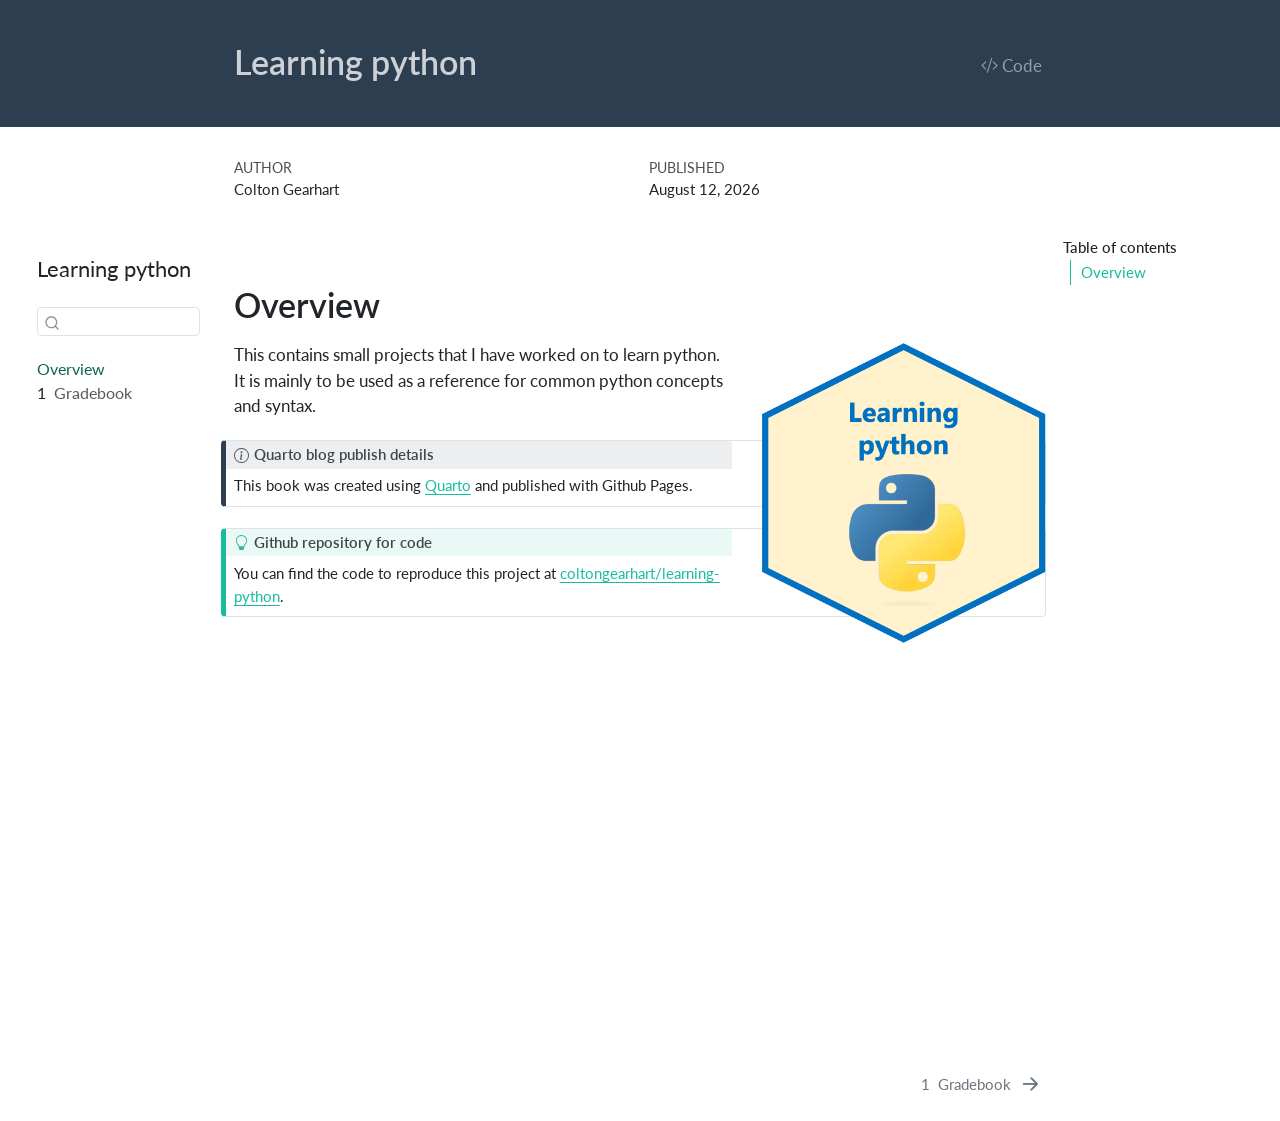
==== docs/index.html @ 3ae84e5c "Added first project" ====
<!DOCTYPE html>
<html xmlns="http://www.w3.org/1999/xhtml" lang="en" xml:lang="en"><head>

<meta charset="utf-8">
<meta name="generator" content="quarto-1.9.38">

<meta name="viewport" content="width=device-width, initial-scale=1.0, user-scalable=yes">

<meta name="author" content="Colton Gearhart">
<meta name="dcterms.date" content="2026-08-12">

<title>Learning python</title>
<style>
/* Default styles provided by pandoc.
** See https://pandoc.org/MANUAL.html#variables-for-html for config info.
*/
code{white-space: pre-wrap;}
span.smallcaps{font-variant: small-caps;}
div.columns{display: flex; gap: min(4vw, 1.5em);}
div.column{flex: auto; overflow-x: auto;}
div.hanging-indent{margin-left: 1.5em; text-indent: -1.5em;}
ul.task-list{list-style: none;}
ul.task-list li input[type="checkbox"] {
  width: 0.8em;
  margin: 0 0.8em 0.2em -1em; /* quarto-specific, see https://github.com/quarto-dev/quarto-cli/issues/4556 */ 
  vertical-align: middle;
}
/* CSS for syntax highlighting */
html { -webkit-text-size-adjust: 100%; }
pre > code.sourceCode { white-space: pre; position: relative; }
pre > code.sourceCode > span { display: inline-block; line-height: 1.25; }
pre > code.sourceCode > span:empty { height: 1.2em; }
.sourceCode { overflow: visible; }
code.sourceCode > span { color: inherit; text-decoration: inherit; }
div.sourceCode { margin: 1em 0; }
pre.sourceCode { margin: 0; }
@media screen {
div.sourceCode { overflow: auto; }
}
@media print {
pre > code.sourceCode { white-space: pre-wrap; }
pre > code.sourceCode > span { text-indent: -5em; padding-left: 5em; }
}
pre.numberSource code
  { counter-reset: source-line 0; }
pre.numberSource code > span
  { position: relative; left: -4em; counter-increment: source-line; }
pre.numberSource code > span > a:first-child::before
  { content: counter(source-line);
    position: relative; left: -1em; text-align: right; vertical-align: baseline;
    border: none; display: inline-block;
    -webkit-touch-callout: none; -webkit-user-select: none;
    -khtml-user-select: none; -moz-user-select: none;
    -ms-user-select: none; user-select: none;
    padding: 0 4px; width: 4em;
  }
pre.numberSource { margin-left: 3em;  padding-left: 4px; }
div.sourceCode
  {   }
@media screen {
pre > code.sourceCode > span > a:first-child::before { text-decoration: underline; }
}
</style>


<script src="site_libs/quarto-nav/quarto-nav.js"></script>
<script src="site_libs/quarto-nav/headroom.min.js"></script>
<script src="site_libs/clipboard/clipboard.min.js"></script>
<script src="site_libs/quarto-search/autocomplete.umd.js"></script>
<script src="site_libs/quarto-search/fuse.min.js"></script>
<script src="site_libs/quarto-search/quarto-search.js"></script>
<meta name="quarto:offset" content="./">
<link href="./projects.html" rel="next">
<script src="site_libs/quarto-html/quarto.js" type="module"></script>
<script src="site_libs/quarto-html/tabsets/tabsets.js" type="module"></script>
<script src="site_libs/quarto-html/popper.min.js"></script>
<script src="site_libs/quarto-html/tippy.umd.min.js"></script>
<script src="site_libs/quarto-html/anchor.min.js"></script>
<link href="site_libs/quarto-html/tippy.css" rel="stylesheet">
<link href="site_libs/quarto-html/quarto-syntax-highlighting-de63f62b328812d8e578a4d74e282472.css" rel="stylesheet" id="quarto-text-highlighting-styles">
<script src="site_libs/bootstrap/bootstrap.min.js"></script>
<link href="site_libs/bootstrap/bootstrap-icons.css" rel="stylesheet">
<link href="site_libs/bootstrap/bootstrap-904f66e2873e8152e0dd3628262659fa.min.css" rel="stylesheet" append-hash="true" id="quarto-bootstrap" data-mode="light">
<script id="quarto-search-options" type="application/json">{
  "location": "sidebar",
  "copy-button": false,
  "collapse-after": 3,
  "panel-placement": "start",
  "type": "textbox",
  "limit": 50,
  "keyboard-shortcut": [
    "f",
    "/",
    "s"
  ],
  "show-item-context": false,
  "language": {
    "search-no-results-text": "No results",
    "search-matching-documents-text": "matching documents",
    "search-copy-link-title": "Copy link to search",
    "search-hide-matches-text": "Hide additional matches",
    "search-more-match-text": "more match in this document",
    "search-more-matches-text": "more matches in this document",
    "search-clear-button-title": "Clear",
    "search-text-placeholder": "",
    "search-detached-cancel-button-title": "Cancel",
    "search-submit-button-title": "Submit",
    "search-label": "Search"
  }
}</script>


</head>

<body class="nav-sidebar floating quarto-light">

<div id="quarto-search-results"></div>
  <header id="quarto-header" class="headroom fixed-top quarto-banner">
  <nav class="quarto-secondary-nav">
    <div class="container-fluid d-flex">
      <button type="button" class="quarto-btn-toggle btn" data-bs-toggle="collapse" role="button" data-bs-target=".quarto-sidebar-collapse-item" aria-controls="quarto-sidebar" aria-expanded="false" aria-label="Toggle sidebar navigation" onclick="if (window.quartoToggleHeadroom) { window.quartoToggleHeadroom(); }">
        <i class="bi bi-layout-text-sidebar-reverse"></i>
      </button>
        <nav class="quarto-page-breadcrumbs" aria-label="breadcrumb"><ol class="breadcrumb"><li class="breadcrumb-item"><a href="./index.html">Overview</a></li></ol></nav>
        <a class="flex-grow-1" role="navigation" data-bs-toggle="collapse" data-bs-target=".quarto-sidebar-collapse-item" aria-controls="quarto-sidebar" aria-expanded="false" aria-label="Toggle sidebar navigation" onclick="if (window.quartoToggleHeadroom) { window.quartoToggleHeadroom(); }">      
        </a>
      <button type="button" class="btn quarto-search-button" aria-label="Search" onclick="window.quartoOpenSearch();">
        <i class="bi bi-search"></i>
      </button>
    </div>
  </nav>
</header>
<!-- content -->
<header id="title-block-header" class="quarto-title-block default page-columns page-full">
  <div class="quarto-title-banner page-columns page-full">
    <div class="quarto-title column-body">
      <div class="quarto-title-block"><div><h1 class="title">Learning python</h1><button type="button" class="btn code-tools-button" id="quarto-code-tools-source"><i class="bi"></i> Code</button></div></div>
                      </div>
  </div>
    
  
  <div class="quarto-title-meta">

      <div>
      <div class="quarto-title-meta-heading">Author</div>
      <div class="quarto-title-meta-contents">
               <p>Colton Gearhart </p>
            </div>
    </div>
      
      <div>
      <div class="quarto-title-meta-heading">Published</div>
      <div class="quarto-title-meta-contents">
        <p class="date">August 12, 2026</p>
      </div>
    </div>
    
      
    </div>
    
  
  </header><div id="quarto-content" class="quarto-container page-columns page-rows-contents page-layout-article">
<!-- sidebar -->
  <nav id="quarto-sidebar" class="sidebar collapse collapse-horizontal quarto-sidebar-collapse-item sidebar-navigation floating overflow-auto">
    <div class="pt-lg-2 mt-2 text-left sidebar-header">
    <div class="sidebar-title mb-0 py-0">
      <a href="./">Learning python</a> 
    </div>
      </div>
        <div class="mt-2 flex-shrink-0 align-items-center">
        <div class="sidebar-search">
        <div id="quarto-search" class="" title="Search"></div>
        </div>
        </div>
    <div class="sidebar-menu-container"> 
    <ul class="list-unstyled mt-1">
        <li class="sidebar-item">
  <div class="sidebar-item-container"> 
  <a href="./index.html" class="sidebar-item-text sidebar-link active">
 <span class="menu-text">Overview</span></a>
  </div>
</li>
        <li class="sidebar-item">
  <div class="sidebar-item-container"> 
  <a href="./projects.html" class="sidebar-item-text sidebar-link">
 <span class="menu-text"><span class="chapter-number">1</span>&nbsp; <span class="chapter-title">Gradebook</span></span></a>
  </div>
</li>
    </ul>
    </div>
</nav>
<div id="quarto-sidebar-glass" class="quarto-sidebar-collapse-item" data-bs-toggle="collapse" data-bs-target=".quarto-sidebar-collapse-item"></div>
<!-- margin-sidebar -->
    <div id="quarto-margin-sidebar" class="sidebar margin-sidebar">
        <nav id="TOC" role="doc-toc" class="toc-active">
    <h2 id="toc-title">Table of contents</h2>
   
  <ul>
  <li><a href="#overview" id="toc-overview" class="nav-link active" data-scroll-target="#overview">Overview</a></li>
  </ul>
</nav>
    </div>
<!-- main -->
<main class="content quarto-banner-title-block" id="quarto-document-content">






<section id="overview" class="level1 unnumbered">
<h1 class="unnumbered">Overview</h1><p><img src="learning-python.png" title="Learning python" class="quarto-cover-image nolightbox img-fluid"></p>
<p>This contains small projects that I have worked on to learn python. It is mainly to be used as a reference for common python concepts and syntax.</p>
<div class="callout callout-style-default callout-note callout-titled">
<div class="callout-header d-flex align-content-center">
<div class="callout-icon-container">
<i class="callout-icon"></i>
</div>
<div class="callout-title-container flex-fill">
<span class="screen-reader-only">Note</span>Quarto blog publish details
</div>
</div>
<div class="callout-body-container callout-body">
<p>This book was created using <a href="https://quarto.org/">Quarto</a> and published with Github Pages.</p>
</div>
</div>
<div class="callout callout-style-default callout-tip callout-titled">
<div class="callout-header d-flex align-content-center">
<div class="callout-icon-container">
<i class="callout-icon"></i>
</div>
<div class="callout-title-container flex-fill">
<span class="screen-reader-only">Tip</span>Github repository for code
</div>
</div>
<div class="callout-body-container callout-body">
<p>You can find the code to reproduce this project at <a href="https://github.com/coltongearhart/learning-python">coltongearhart/learning-python</a>.</p>
</div>
</div>


<!-- -->

</section>

</main> <!-- /main -->
<script id="quarto-html-after-body" type="application/javascript">
  window.document.addEventListener("DOMContentLoaded", function (event) {
    const icon = "";
    const anchorJS = new window.AnchorJS();
    anchorJS.options = {
      placement: 'right',
      icon: icon
    };
    anchorJS.add('.anchored');
    const isCodeAnnotation = (el) => {
      for (const clz of el.classList) {
        if (clz.startsWith('code-annotation-')) {                     
          return true;
        }
      }
      return false;
    }
    const onCopySuccess = function(e) {
      // button target
      const button = e.trigger;
      // don't keep focus
      button.blur();
      // flash "checked"
      button.classList.add('code-copy-button-checked');
      var currentTitle = button.getAttribute("title");
      button.setAttribute("title", "Copied!");
      let tooltip;
      if (window.bootstrap) {
        button.setAttribute("data-bs-toggle", "tooltip");
        button.setAttribute("data-bs-placement", "left");
        button.setAttribute("data-bs-title", "Copied!");
        tooltip = new bootstrap.Tooltip(button, 
          { trigger: "manual", 
            customClass: "code-copy-button-tooltip",
            offset: [0, -8]});
        tooltip.show();    
      }
      setTimeout(function() {
        if (tooltip) {
          tooltip.hide();
          button.removeAttribute("data-bs-title");
          button.removeAttribute("data-bs-toggle");
          button.removeAttribute("data-bs-placement");
        }
        button.setAttribute("title", currentTitle);
        button.classList.remove('code-copy-button-checked');
      }, 1000);
      // clear code selection
      e.clearSelection();
    }
    const getTextToCopy = function(trigger) {
      const outerScaffold = trigger.parentElement.cloneNode(true);
      const codeEl = outerScaffold.querySelector('code');
      for (const childEl of codeEl.children) {
        if (isCodeAnnotation(childEl)) {
          childEl.remove();
        }
      }
      return codeEl.innerText;
    }
    const clipboard = new window.ClipboardJS('.code-copy-button:not([data-in-quarto-modal])', {
      text: getTextToCopy
    });
    clipboard.on('success', onCopySuccess);
    if (window.document.getElementById('quarto-embedded-source-code-modal')) {
      const clipboardModal = new window.ClipboardJS('.code-copy-button[data-in-quarto-modal]', {
        text: getTextToCopy,
        container: window.document.getElementById('quarto-embedded-source-code-modal')
      });
      clipboardModal.on('success', onCopySuccess);
    }
    const viewSource = window.document.getElementById('quarto-view-source') ||
                       window.document.getElementById('quarto-code-tools-source');
    if (viewSource) {
      const sourceUrl = viewSource.getAttribute("data-quarto-source-url");
      viewSource.addEventListener("click", function(e) {
        if (sourceUrl) {
          // rstudio viewer pane
          if (/\bcapabilities=\b/.test(window.location)) {
            window.open(sourceUrl);
          } else {
            window.location.href = sourceUrl;
          }
        } else {
          const modal = new bootstrap.Modal(document.getElementById('quarto-embedded-source-code-modal'));
          modal.show();
        }
        return false;
      });
    }
    function toggleCodeHandler(show) {
      return function(e) {
        const detailsSrc = window.document.querySelectorAll(".cell > details > .sourceCode");
        for (let i=0; i<detailsSrc.length; i++) {
          const details = detailsSrc[i].parentElement;
          if (show) {
            details.open = true;
          } else {
            details.removeAttribute("open");
          }
        }
        const cellCodeDivs = window.document.querySelectorAll(".cell > .sourceCode");
        const fromCls = show ? "hidden" : "unhidden";
        const toCls = show ? "unhidden" : "hidden";
        for (let i=0; i<cellCodeDivs.length; i++) {
          const codeDiv = cellCodeDivs[i];
          if (codeDiv.classList.contains(fromCls)) {
            codeDiv.classList.remove(fromCls);
            codeDiv.classList.add(toCls);
          } 
        }
        return false;
      }
    }
    const hideAllCode = window.document.getElementById("quarto-hide-all-code");
    if (hideAllCode) {
      hideAllCode.addEventListener("click", toggleCodeHandler(false));
    }
    const showAllCode = window.document.getElementById("quarto-show-all-code");
    if (showAllCode) {
      showAllCode.addEventListener("click", toggleCodeHandler(true));
    }
      var localhostRegex = new RegExp(/^(?:http|https):\/\/localhost\:?[0-9]*\//);
      var mailtoRegex = new RegExp(/^mailto:/);
        var filterRegex = new RegExp('/' + window.location.host + '/');
      var isInternal = (href) => {
          return filterRegex.test(href) || localhostRegex.test(href) || mailtoRegex.test(href);
      }
      // Inspect non-navigation links and adorn them if external
     var links = window.document.querySelectorAll('a[href]:not(.nav-link):not(.navbar-brand):not(.toc-action):not(.sidebar-link):not(.sidebar-item-toggle):not(.pagination-link):not(.no-external):not([aria-hidden]):not(.dropdown-item):not(.quarto-navigation-tool):not(.about-link)');
      for (var i=0; i<links.length; i++) {
        const link = links[i];
        if (!isInternal(link.href)) {
          // undo the damage that might have been done by quarto-nav.js in the case of
          // links that we want to consider external
          if (link.dataset.originalHref !== undefined) {
            link.href = link.dataset.originalHref;
          }
        }
      }
    function tippyHover(el, contentFn, onTriggerFn, onUntriggerFn) {
      const config = {
        allowHTML: true,
        maxWidth: 500,
        delay: 100,
        arrow: false,
        appendTo: function(el) {
            return el.parentElement;
        },
        interactive: true,
        interactiveBorder: 10,
        theme: 'quarto',
        placement: 'bottom-start',
      };
      if (contentFn) {
        config.content = contentFn;
      }
      if (onTriggerFn) {
        config.onTrigger = onTriggerFn;
      }
      if (onUntriggerFn) {
        config.onUntrigger = onUntriggerFn;
      }
      window.tippy(el, config); 
    }
    const noterefs = window.document.querySelectorAll('a[role="doc-noteref"]');
    for (var i=0; i<noterefs.length; i++) {
      const ref = noterefs[i];
      tippyHover(ref, function() {
        // use id or data attribute instead here
        let href = ref.getAttribute('data-footnote-href') || ref.getAttribute('href');
        try { href = new URL(href).hash; } catch {}
        const id = href.replace(/^#\/?/, "");
        const note = window.document.getElementById(id);
        if (note) {
          return note.innerHTML;
        } else {
          return "";
        }
      });
    }
    const xrefs = window.document.querySelectorAll('a.quarto-xref');
    const processXRef = (id, note) => {
      // Strip column container classes
      const stripColumnClz = (el) => {
        el.classList.remove("page-full", "page-columns");
        if (el.children) {
          for (const child of el.children) {
            stripColumnClz(child);
          }
        }
      }
      stripColumnClz(note)
      if (id === null || id.startsWith('sec-')) {
        // Special case sections, only their first couple elements
        const container = document.createElement("div");
        if (note.children && note.children.length > 2) {
          container.appendChild(note.children[0].cloneNode(true));
          for (let i = 1; i < note.children.length; i++) {
            const child = note.children[i];
            if (child.tagName === "P" && child.innerText === "") {
              continue;
            } else {
              container.appendChild(child.cloneNode(true));
              break;
            }
          }
          if (window.Quarto?.typesetMath) {
            window.Quarto.typesetMath(container);
          }
          return container.innerHTML
        } else {
          if (window.Quarto?.typesetMath) {
            window.Quarto.typesetMath(note);
          }
          return note.innerHTML;
        }
      } else {
        // Remove any anchor links if they are present
        const anchorLink = note.querySelector('a.anchorjs-link');
        if (anchorLink) {
          anchorLink.remove();
        }
        if (window.Quarto?.typesetMath) {
          window.Quarto.typesetMath(note);
        }
        if (note.classList.contains("callout")) {
          return note.outerHTML;
        } else {
          return note.innerHTML;
        }
      }
    }
    for (var i=0; i<xrefs.length; i++) {
      const xref = xrefs[i];
      tippyHover(xref, undefined, function(instance) {
        instance.disable();
        let url = xref.getAttribute('href');
        let hash = undefined; 
        if (url.startsWith('#')) {
          hash = url;
        } else {
          try { hash = new URL(url).hash; } catch {}
        }
        if (hash) {
          const id = hash.replace(/^#\/?/, "");
          const note = window.document.getElementById(id);
          if (note !== null) {
            try {
              const html = processXRef(id, note.cloneNode(true));
              instance.setContent(html);
            } finally {
              instance.enable();
              instance.show();
            }
          } else {
            // See if we can fetch this
            fetch(url.split('#')[0])
            .then(res => res.text())
            .then(html => {
              const parser = new DOMParser();
              const htmlDoc = parser.parseFromString(html, "text/html");
              const note = htmlDoc.getElementById(id);
              if (note !== null) {
                const html = processXRef(id, note);
                instance.setContent(html);
              } 
            }).finally(() => {
              instance.enable();
              instance.show();
            });
          }
        } else {
          // See if we can fetch a full url (with no hash to target)
          // This is a special case and we should probably do some content thinning / targeting
          fetch(url)
          .then(res => res.text())
          .then(html => {
            const parser = new DOMParser();
            const htmlDoc = parser.parseFromString(html, "text/html");
            const note = htmlDoc.querySelector('main.content');
            if (note !== null) {
              // This should only happen for chapter cross references
              // (since there is no id in the URL)
              // remove the first header
              if (note.children.length > 0 && note.children[0].tagName === "HEADER") {
                note.children[0].remove();
              }
              const html = processXRef(null, note);
              instance.setContent(html);
            } 
          }).finally(() => {
            instance.enable();
            instance.show();
          });
        }
      }, function(instance) {
      });
    }
        let selectedAnnoteEl;
        const selectorForAnnotation = ( cell, annotation) => {
          let cellAttr = 'data-code-cell="' + cell + '"';
          let lineAttr = 'data-code-annotation="' +  annotation + '"';
          const selector = 'span[' + cellAttr + '][' + lineAttr + ']';
          return selector;
        }
        const selectCodeLines = (annoteEl) => {
          const doc = window.document;
          const targetCell = annoteEl.getAttribute("data-target-cell");
          const targetAnnotation = annoteEl.getAttribute("data-target-annotation");
          const annoteSpan = window.document.querySelector(selectorForAnnotation(targetCell, targetAnnotation));
          const lines = annoteSpan.getAttribute("data-code-lines").split(",");
          const lineIds = lines.map((line) => {
            return targetCell + "-" + line;
          })
          let top = null;
          let height = null;
          let parent = null;
          if (lineIds.length > 0) {
              //compute the position of the single el (top and bottom and make a div)
              const el = window.document.getElementById(lineIds[0]);
              top = el.offsetTop;
              height = el.offsetHeight;
              parent = el.parentElement.parentElement;
            if (lineIds.length > 1) {
              const lastEl = window.document.getElementById(lineIds[lineIds.length - 1]);
              const bottom = lastEl.offsetTop + lastEl.offsetHeight;
              height = bottom - top;
            }
            if (top !== null && height !== null && parent !== null) {
              // cook up a div (if necessary) and position it 
              let div = window.document.getElementById("code-annotation-line-highlight");
              if (div === null) {
                div = window.document.createElement("div");
                div.setAttribute("id", "code-annotation-line-highlight");
                div.style.position = 'absolute';
                parent.appendChild(div);
              }
              div.style.top = top - 2 + "px";
              div.style.height = height + 4 + "px";
              div.style.left = 0;
              let gutterDiv = window.document.getElementById("code-annotation-line-highlight-gutter");
              if (gutterDiv === null) {
                gutterDiv = window.document.createElement("div");
                gutterDiv.setAttribute("id", "code-annotation-line-highlight-gutter");
                gutterDiv.style.position = 'absolute';
                const codeCell = window.document.getElementById(targetCell);
                const gutter = codeCell.querySelector('.code-annotation-gutter');
                gutter.appendChild(gutterDiv);
              }
              gutterDiv.style.top = top - 2 + "px";
              gutterDiv.style.height = height + 4 + "px";
            }
            selectedAnnoteEl = annoteEl;
          }
        };
        const unselectCodeLines = () => {
          const elementsIds = ["code-annotation-line-highlight", "code-annotation-line-highlight-gutter"];
          elementsIds.forEach((elId) => {
            const div = window.document.getElementById(elId);
            if (div) {
              div.remove();
            }
          });
          selectedAnnoteEl = undefined;
        };
          // Handle positioning of the toggle
      window.addEventListener(
        "resize",
        throttle(() => {
          elRect = undefined;
          if (selectedAnnoteEl) {
            selectCodeLines(selectedAnnoteEl);
          }
        }, 10)
      );
      function throttle(fn, ms) {
      let throttle = false;
      let timer;
        return (...args) => {
          if(!throttle) { // first call gets through
              fn.apply(this, args);
              throttle = true;
          } else { // all the others get throttled
              if(timer) clearTimeout(timer); // cancel #2
              timer = setTimeout(() => {
                fn.apply(this, args);
                timer = throttle = false;
              }, ms);
          }
        };
      }
        // Attach click handler to the DT
        const annoteDls = window.document.querySelectorAll('dt[data-target-cell]');
        for (const annoteDlNode of annoteDls) {
          annoteDlNode.addEventListener('click', (event) => {
            const clickedEl = event.target;
            if (clickedEl !== selectedAnnoteEl) {
              unselectCodeLines();
              const activeEl = window.document.querySelector('dt[data-target-cell].code-annotation-active');
              if (activeEl) {
                activeEl.classList.remove('code-annotation-active');
              }
              selectCodeLines(clickedEl);
              clickedEl.classList.add('code-annotation-active');
            } else {
              // Unselect the line
              unselectCodeLines();
              clickedEl.classList.remove('code-annotation-active');
            }
          });
        }
    const findCites = (el) => {
      const parentEl = el.parentElement;
      if (parentEl) {
        const cites = parentEl.dataset.cites;
        if (cites) {
          return {
            el,
            cites: cites.split(' ')
          };
        } else {
          return findCites(el.parentElement)
        }
      } else {
        return undefined;
      }
    };
    var bibliorefs = window.document.querySelectorAll('a[role="doc-biblioref"]');
    for (var i=0; i<bibliorefs.length; i++) {
      const ref = bibliorefs[i];
      const citeInfo = findCites(ref);
      if (citeInfo) {
        tippyHover(citeInfo.el, function() {
          var popup = window.document.createElement('div');
          citeInfo.cites.forEach(function(cite) {
            var citeDiv = window.document.createElement('div');
            citeDiv.classList.add('hanging-indent');
            citeDiv.classList.add('csl-entry');
            var biblioDiv = window.document.getElementById('ref-' + cite);
            if (biblioDiv) {
              citeDiv.innerHTML = biblioDiv.innerHTML;
            }
            popup.appendChild(citeDiv);
          });
          return popup.innerHTML;
        });
      }
    }
  });
  </script>
<nav class="page-navigation">
  <div class="nav-page nav-page-previous">
  </div>
  <div class="nav-page nav-page-next">
      <a href="./projects.html" class="pagination-link" aria-label="Gradebook">
        <span class="nav-page-text"><span class="chapter-number">1</span>&nbsp; <span class="chapter-title">Gradebook</span></span> <i class="bi bi-arrow-right-short"></i>
      </a>
  </div>
</nav><div class="modal fade" id="quarto-embedded-source-code-modal" tabindex="-1" aria-labelledby="quarto-embedded-source-code-modal-label" aria-hidden="true"><div class="modal-dialog modal-dialog-scrollable"><div class="modal-content"><div class="modal-header"><h5 class="modal-title" id="quarto-embedded-source-code-modal-label">Source Code</h5><button class="btn-close" data-bs-dismiss="modal"></button></div><div class="modal-body"><div class="">
<div class="code-copy-outer-scaffold"><div class="sourceCode" id="cb1" data-shortcodes="false"><pre class="sourceCode markdown code-with-copy"><code class="sourceCode markdown"><span id="cb1-1"><a href="#cb1-1" aria-hidden="true" tabindex="-1"></a><span class="fu"># Overview {.unnumbered}</span></span>
<span id="cb1-2"><a href="#cb1-2" aria-hidden="true" tabindex="-1"></a></span>
<span id="cb1-3"><a href="#cb1-3" aria-hidden="true" tabindex="-1"></a>This contains small projects that I have worked on to learn python. It is mainly to be used as a reference for common python concepts and syntax. </span>
<span id="cb1-4"><a href="#cb1-4" aria-hidden="true" tabindex="-1"></a></span>
<span id="cb1-5"><a href="#cb1-5" aria-hidden="true" tabindex="-1"></a>::: callout-note</span>
<span id="cb1-6"><a href="#cb1-6" aria-hidden="true" tabindex="-1"></a><span class="fu">## Quarto blog publish details</span></span>
<span id="cb1-7"><a href="#cb1-7" aria-hidden="true" tabindex="-1"></a></span>
<span id="cb1-8"><a href="#cb1-8" aria-hidden="true" tabindex="-1"></a>This book was created using <span class="co">[</span><span class="ot">Quarto</span><span class="co">](https://quarto.org/)</span> and published with Github Pages.</span>
<span id="cb1-9"><a href="#cb1-9" aria-hidden="true" tabindex="-1"></a>:::</span>
<span id="cb1-10"><a href="#cb1-10" aria-hidden="true" tabindex="-1"></a></span>
<span id="cb1-11"><a href="#cb1-11" aria-hidden="true" tabindex="-1"></a>::: callout-tip</span>
<span id="cb1-12"><a href="#cb1-12" aria-hidden="true" tabindex="-1"></a><span class="fu">## Github repository for code</span></span>
<span id="cb1-13"><a href="#cb1-13" aria-hidden="true" tabindex="-1"></a></span>
<span id="cb1-14"><a href="#cb1-14" aria-hidden="true" tabindex="-1"></a>You can find the code to reproduce this project at <span class="co">[</span><span class="ot">coltongearhart/learning-python</span><span class="co">](https://github.com/coltongearhart/learning-python)</span>.</span>
<span id="cb1-15"><a href="#cb1-15" aria-hidden="true" tabindex="-1"></a>:::</span></code></pre></div><button title="Copy to Clipboard" class="code-copy-button" data-in-quarto-modal=""><i class="bi"></i></button></div>
</div></div></div></div></div>
</div> <!-- /content -->




</body></html>
---- docs/site_libs/quarto-html/tippy.css ----
.tippy-box[data-animation=fade][data-state=hidden]{opacity:0}[data-tippy-root]{max-width:calc(100vw - 10px)}.tippy-box{position:relative;background-color:#333;color:#fff;border-radius:4px;font-size:14px;line-height:1.4;white-space:normal;outline:0;transition-property:transform,visibility,opacity}.tippy-box[data-placement^=top]>.tippy-arrow{bottom:0}.tippy-box[data-placement^=top]>.tippy-arrow:before{bottom:-7px;left:0;border-width:8px 8px 0;border-top-color:initial;transform-origin:center top}.tippy-box[data-placement^=bottom]>.tippy-arrow{top:0}.tippy-box[data-placement^=bottom]>.tippy-arrow:before{top:-7px;left:0;border-width:0 8px 8px;border-bottom-color:initial;transform-origin:center bottom}.tippy-box[data-placement^=left]>.tippy-arrow{right:0}.tippy-box[data-placement^=left]>.tippy-arrow:before{border-width:8px 0 8px 8px;border-left-color:initial;right:-7px;transform-origin:center left}.tippy-box[data-placement^=right]>.tippy-arrow{left:0}.tippy-box[data-placement^=right]>.tippy-arrow:before{left:-7px;border-width:8px 8px 8px 0;border-right-color:initial;transform-origin:center right}.tippy-box[data-inertia][data-state=visible]{transition-timing-function:cubic-bezier(.54,1.5,.38,1.11)}.tippy-arrow{width:16px;height:16px;color:#333}.tippy-arrow:before{content:"";position:absolute;border-color:transparent;border-style:solid}.tippy-content{position:relative;padding:5px 9px;z-index:1}
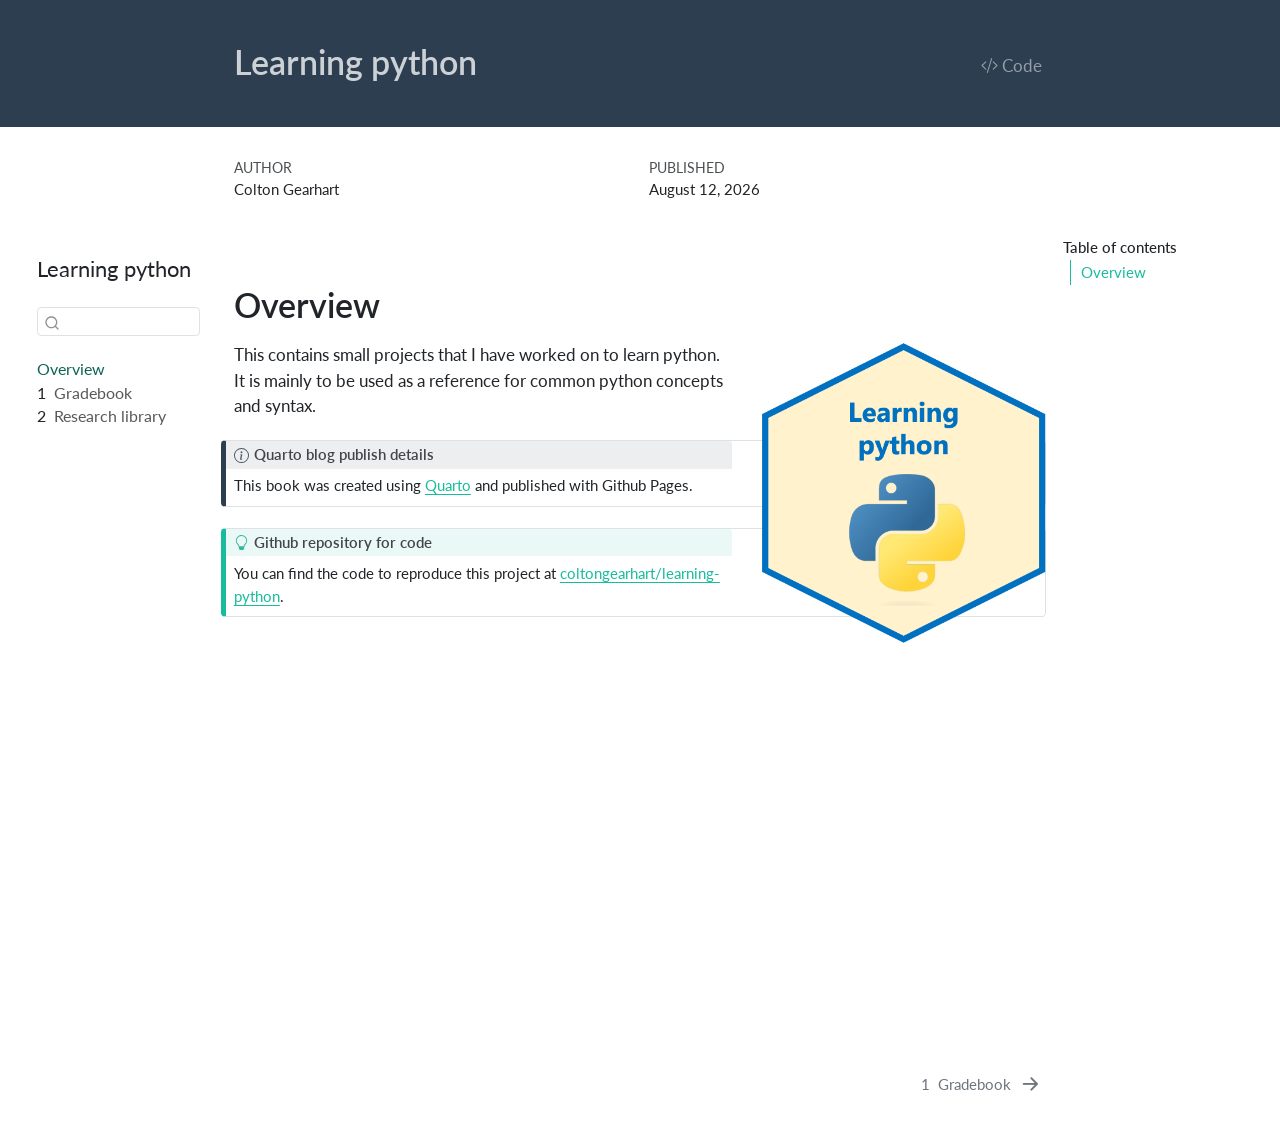
==== commit 8518da84: "Finished research-library.qmd" ====
--- a/docs/index.html
+++ b/docs/index.html
@@ -70,17 +70,17 @@
 <script src="site_libs/quarto-search/fuse.min.js"></script>
 <script src="site_libs/quarto-search/quarto-search.js"></script>
 <meta name="quarto:offset" content="./">
-<link href="./projects.html" rel="next">
+<link href="./1-gradebook.html" rel="next">
 <script src="site_libs/quarto-html/quarto.js" type="module"></script>
 <script src="site_libs/quarto-html/tabsets/tabsets.js" type="module"></script>
 <script src="site_libs/quarto-html/popper.min.js"></script>
 <script src="site_libs/quarto-html/tippy.umd.min.js"></script>
 <script src="site_libs/quarto-html/anchor.min.js"></script>
 <link href="site_libs/quarto-html/tippy.css" rel="stylesheet">
-<link href="site_libs/quarto-html/quarto-syntax-highlighting-de63f62b328812d8e578a4d74e282472.css" rel="stylesheet" id="quarto-text-highlighting-styles">
+<link href="site_libs/quarto-html/quarto-syntax-highlighting-2baf9616dcd62a487e8517e630363ef5.css" rel="stylesheet" id="quarto-text-highlighting-styles">
 <script src="site_libs/bootstrap/bootstrap.min.js"></script>
 <link href="site_libs/bootstrap/bootstrap-icons.css" rel="stylesheet">
-<link href="site_libs/bootstrap/bootstrap-904f66e2873e8152e0dd3628262659fa.min.css" rel="stylesheet" append-hash="true" id="quarto-bootstrap" data-mode="light">
+<link href="site_libs/bootstrap/bootstrap-f356c57aa349632ee556adf595a27b58.min.css" rel="stylesheet" append-hash="true" id="quarto-bootstrap" data-mode="light">
 <script id="quarto-search-options" type="application/json">{
   "location": "sidebar",
   "copy-button": false,
@@ -182,8 +182,14 @@
 </li>
         <li class="sidebar-item">
   <div class="sidebar-item-container"> 
-  <a href="./projects.html" class="sidebar-item-text sidebar-link">
+  <a href="./1-gradebook.html" class="sidebar-item-text sidebar-link">
  <span class="menu-text"><span class="chapter-number">1</span>&nbsp; <span class="chapter-title">Gradebook</span></span></a>
+  </div>
+</li>
+        <li class="sidebar-item">
+  <div class="sidebar-item-container"> 
+  <a href="./2-research-library.html" class="sidebar-item-text sidebar-link">
+ <span class="menu-text"><span class="chapter-number">2</span>&nbsp; <span class="chapter-title">Research library</span></span></a>
   </div>
 </li>
     </ul>
@@ -699,7 +705,7 @@
   <div class="nav-page nav-page-previous">
   </div>
   <div class="nav-page nav-page-next">
-      <a href="./projects.html" class="pagination-link" aria-label="Gradebook">
+      <a href="./1-gradebook.html" class="pagination-link" aria-label="Gradebook">
         <span class="nav-page-text"><span class="chapter-number">1</span>&nbsp; <span class="chapter-title">Gradebook</span></span> <i class="bi bi-arrow-right-short"></i>
       </a>
   </div>
--- a/docs/site_libs/quarto-html/quarto-syntax-highlighting-2baf9616dcd62a487e8517e630363ef5.css
+++ b/docs/site_libs/quarto-html/quarto-syntax-highlighting-2baf9616dcd62a487e8517e630363ef5.css
@@ -0,0 +1,215 @@
+/* quarto syntax highlight colors */
+:root {
+  --quarto-hl-al-color: #f51818;
+  --quarto-hl-an-color: #e6ba7e;
+  --quarto-hl-at-color: #399ee6;
+  --quarto-hl-bn-color: #ff9940;
+  --quarto-hl-bu-color: #4cbf99;
+  --quarto-hl-ch-color: #4cbf99;
+  --quarto-hl-co-color: #607880;
+  --quarto-hl-cv-color: #a37acc;
+  --quarto-hl-cn-color: #a37acc;
+  --quarto-hl-cf-color: #fa8d3e;
+  --quarto-hl-dt-color: #fa8d3e;
+  --quarto-hl-dv-color: #ff9940;
+  --quarto-hl-do-color: #607880;
+  --quarto-hl-er-color: #f51818;
+  --quarto-hl-ex-color: #399ee6;
+  --quarto-hl-fl-color: #ff9940;
+  --quarto-hl-fu-color: #f2ae49;
+  --quarto-hl-im-color: #86b300;
+  --quarto-hl-in-color: #ff9940;
+  --quarto-hl-kw-color: #fa8d3e;
+  --quarto-hl-op-color: #ed9366;
+  --quarto-hl-pp-color: #f07171;
+  --quarto-hl-re-color: #399ee6;
+  --quarto-hl-sc-color: #4cbf99;
+  --quarto-hl-ss-color: #4cbf99;
+  --quarto-hl-st-color: #86b300;
+  --quarto-hl-va-color: #55b4d4;
+  --quarto-hl-vs-color: #86b300;
+  --quarto-hl-wa-color: #f07171;
+}
+
+/* other quarto variables */
+:root {
+  --quarto-font-monospace: SFMono-Regular, Menlo, Monaco, Consolas, "Liberation Mono", "Courier New", monospace;
+}
+
+/* syntax highlight based on Pandoc's rules */
+pre > code.sourceCode > span {
+  color: #575f66;
+}
+
+code.sourceCode > span {
+  color: #575f66;
+}
+
+div.sourceCode,
+div.sourceCode pre.sourceCode {
+  color: #575f66;
+}
+
+/* Normal */
+code span {
+  color: #575f66;
+}
+
+/* Alert */
+code span.al {
+  background-color: #faefef;
+  font-weight: bold;
+  color: #f51818;
+}
+
+/* Annotation */
+code span.an {
+  color: #e6ba7e;
+}
+
+/* Attribute */
+code span.at {
+  color: #399ee6;
+}
+
+/* BaseN */
+code span.bn {
+  color: #ff9940;
+}
+
+/* BuiltIn */
+code span.bu {
+  color: #4cbf99;
+}
+
+/* ControlFlow */
+code span.cf {
+  font-weight: bold;
+  color: #fa8d3e;
+}
+
+/* Char */
+code span.ch {
+  color: #4cbf99;
+}
+
+/* Constant */
+code span.cn {
+  color: #a37acc;
+}
+
+/* Comment */
+code span.co {
+  font-style: italic;
+  color: #607880;
+}
+
+/* CommentVar */
+code span.cv {
+  color: #a37acc;
+}
+
+/* Documentation */
+code span.do {
+  color: #607880;
+}
+
+/* DataType */
+code span.dt {
+  color: #fa8d3e;
+}
+
+/* DecVal */
+code span.dv {
+  color: #ff9940;
+}
+
+/* Error */
+code span.er {
+  color: #f51818;
+  text-decoration: underline;
+}
+
+/* Extension */
+code span.ex {
+  font-weight: bold;
+  color: #399ee6;
+}
+
+/* Float */
+code span.fl {
+  color: #ff9940;
+}
+
+/* Function */
+code span.fu {
+  color: #f2ae49;
+}
+
+/* Import */
+code span.im {
+  color: #86b300;
+}
+
+/* Information */
+code span.in {
+  color: #ff9940;
+}
+
+/* Keyword */
+code span.kw {
+  font-weight: bold;
+  color: #fa8d3e;
+}
+
+/* Operator */
+code span.op {
+  color: #ed9366;
+}
+
+/* Preprocessor */
+code span.pp {
+  color: #f07171;
+}
+
+/* RegionMarker */
+code span.re {
+  background-color: #ddecf3;
+  color: #399ee6;
+}
+
+/* SpecialChar */
+code span.sc {
+  color: #4cbf99;
+}
+
+/* SpecialString */
+code span.ss {
+  color: #4cbf99;
+}
+
+/* String */
+code span.st {
+  color: #86b300;
+}
+
+/* Variable */
+code span.va {
+  color: #55b4d4;
+}
+
+/* VerbatimString */
+code span.vs {
+  color: #86b300;
+}
+
+/* Warning */
+code span.wa {
+  color: #f07171;
+}
+
+.prevent-inlining {
+  content: "</";
+}
+
+/*# sourceMappingURL=a3b44884a2169bbfbf6c262950256552.css.map */
